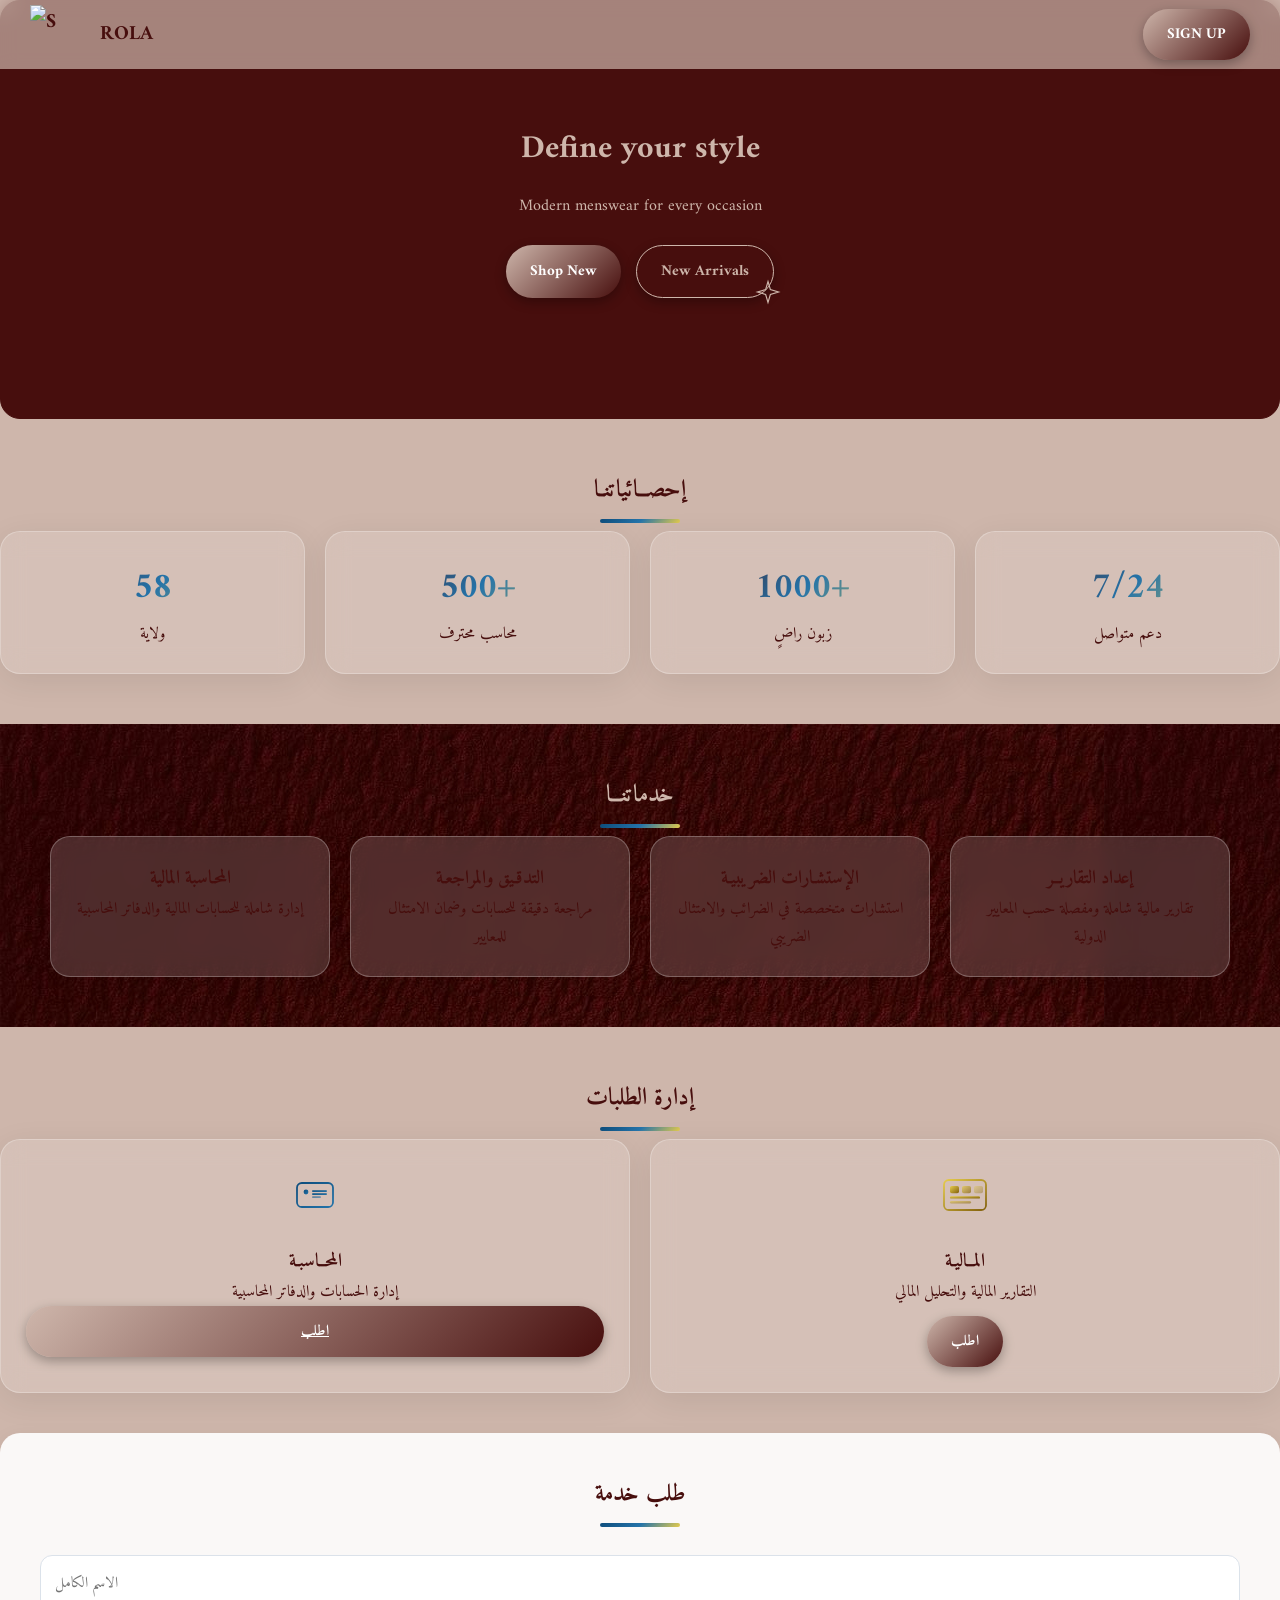
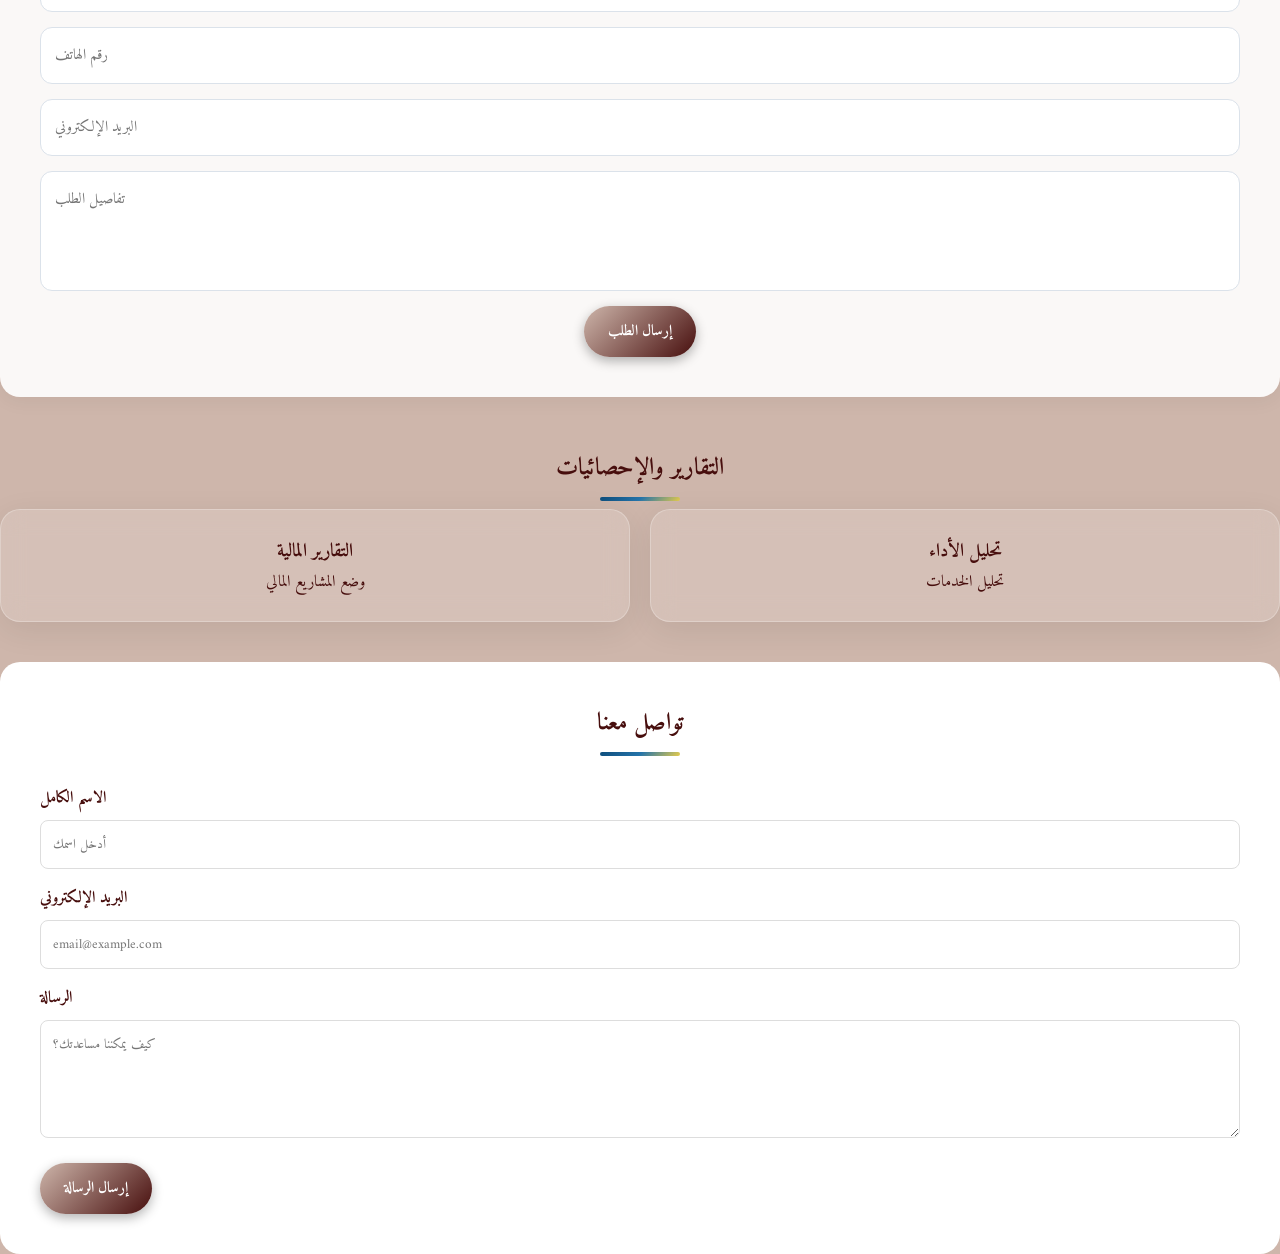
==== index.html @ 411dc79d "Update index.html" ====
<!DOCTYPE html>
<html lang="en" dir="ltr">
<head>
    <meta charset="UTF-8">
    <meta name="viewport" content="width=device-width, initial-scale=1.0">
    <title>ROLA</title>

    <link rel="stylesheet" href="style.css">

    <link href="https://fonts.googleapis.com/css2?family=Amiri&display=swap" rel="stylesheet">
</head>
    
    <body>

  <nav class="top-nav">
   <div class="logo">
    <img src="logo.png.HEIC" alt="S">
    <span>ROLA</span>
   </div>
   <div class="top-nav-right">
    <button class="btn btn-primary">SIGN UP</button>
   </div>
  </nav>


   <section class="hero-section">
      <h1>Define your style</h1>
      <p>Modern menswear for every occasion</p>
       <div style="margin-top:25px; display:flex; gap:15px; justify-content:center;">
  <button class="btn btn-primary">Shop New</button>
  <button class="btn btn-outline">New Arrivals
         <svg class="btn-icon" viewBox="0 0 100 100" fill="none">
        <path d="M50 15 L58 42 L85 50 L58 58 L50 85 L42 58 L15 50 L42 42 Z"
        stroke="#CEB6AB"
        stroke-width="4"/>
    </svg></button>
</div>
   </section> 

      <section id="IS" style="margin-top: 50px;">
    <h2 class="section-title" style="margin-bottom:20px;">إحصــائياتنـا </h2>
   <div class="stats-grid">
      <div class="stat-item"><h2>58</h2><p>ولاية</p></div>
      <div class="stat-item"><h2>500+</h2><p>محاسب محترف</p></div>
      <div class="stat-item"><h2>1000+</h2><p>زبون راضٍ</p></div>
     <div class="stat-item"><h2>7/24</h2><p>دعم متواصل</p></div>
   </div>
      </section>

      <section id="services" style="margin-top: 50px;">
    <h2 class="section-title" style="margin-bottom:20px; color:#CEB6AB;">خدماتنــا</h2>
    <div class="services-grid">
     <div class="service-card"><h3>المحـاسبة المالية</h3><p>إدارة شاملة للحسابات المالية والدفاتر
المحاسبية</p></div>
     <div class="service-card"><h3>التدقـيق والمراجعـة</h3><p>مراجعة دقيقة للحسابات وضمان الامتثال
للمعايير</p></div>
        <div class="service-card"><h3>الإستشـارات الضريبيـة</h3><p>استشارات متخصصة في الضرائب
والامتثال الضريبي</p></div>
        <div class="service-card"><h3>إعداد التقاريــر</h3><p>تقارير مالية شاملة ومفصلة حسب
المعايير الدولية</p></div>
    </div>
   </section>

   <section id="orders" style="margin-top: 50px;">
    <h2 class="section-title" style="margin-bottom:20px;">إدارة الطلبات</h2>
    <div class="services-grid">
     <div class="service-card">
         <svg class="service-icon" viewbox="0 0 100 100"><defs>
         <lineargradient id="accountingGrad" x1="0%" y1="0%" x2="100%" y2="100%">
          <stop offset="0%" style="stop-color:#0E4D7C;stop-opacity:1" />
          <stop offset="100%" style="stop-color:#2473A9;stop-opacity:1" />
         </lineargradient>
        </defs> <rect x="20" y="30" width="60" height="40" rx="8" fill="none" stroke="url(#accountingGrad)" stroke-width="3" /> <circle cx="35" cy="45" r="4" fill="url(#accountingGrad)" /> <rect x="45" y="42" width="25" height="3" rx="1.5" fill="url(#accountingGrad)" /> <rect x="45" y="47" width="25" height="3" rx="1.5" fill="url(#accountingGrad)" /> <rect x="45" y="52" width="15" height="3" rx="1.5" fill="url(#accountingGrad)" opacity="0.6" />
       </svg>
      <h3>المحــاسبـة</h3>
      <p>إدارة الحسابات والدفاتر المحاسبية</p>
       <a href="#order-form" class="btn btn-primary">
  اطلب
</a>
     </div>
     <div class="service-card">
         <svg class="service-icon" viewbox="0 0 100 100"><defs>
         <lineargradient id="financialGrad" x1="0%" y1="0%" x2="100%" y2="100%">
          <stop offset="0%" style="stop-color:#E5CB4C;stop-opacity:1" />
          <stop offset="100%" style="stop-color:#83610D;stop-opacity:1" />
         </lineargradient>
        </defs> <rect x="15" y="25" width="70" height="50" rx="8" fill="none" stroke="url(#financialGrad)" stroke-width="3" /> <rect x="25" y="35" width="15" height="12" rx="3" fill="url(#financialGrad)" /> <rect x="45" y="35" width="15" height="12" rx="3" fill="url(#financialGrad)" opacity="0.7" /> <rect x="65" y="35" width="15" height="12" rx="3" fill="url(#financialGrad)" opacity="0.4" /> <rect x="25" y="52" width="50" height="4" rx="2" fill="url(#financialGrad)" /> <rect x="25" y="60" width="35" height="4" rx="2" fill="url(#financialGrad)" opacity="0.6" />
       </svg>
      <h3>المــاليـة</h3>
      <p>التقارير المالية والتحليل المالي</p>
      <button class="btn btn-primary" style="margin:10px auto 0;">
  اطلب</button>
     </div>
    </div>
     
     <section id="order-form" class="order-form">

  <h2 class="section-title">طلب خدمة</h2>

  <form class="simple-form">

    <input type="text" placeholder="الاسم الكامل">

    <input type="tel" placeholder="رقم الهاتف">

    <input type="email" placeholder="البريد الإلكتروني">

    <textarea placeholder="تفاصيل الطلب"></textarea>

    <button class="btn btn-primary">
      إرسال الطلب
    </button>

  </form>

</section>
   </section>

   <section id="reports" style="margin-top: 50px;">
    <h2 class="section-title" style="margin-bottom:20px;">التقارير والإحصائيات</h2>
    <div class="services-grid">
     <div class="service-card"><h3>التقارير المالية</h3><p>وضع المشاريع المالي</p></div>
     <div class="service-card"><h3>تحليل الأداء</h3><p>تحليل الخدمات</p></div>
    </div>
   </section>

   <section id="contact" class="contact-section">
     <h2 class="section-title">تواصل معنا</h2>
     <form style="margin-top: 20px;">
      <div class="form-group"><label>الاسم الكامل</label><input type="text" placeholder="أدخل اسمك"></div>
      <div class="form-group"><label>البريد الإلكتروني</label><input type="email" placeholder="email@example.com"></div>
      <div class="form-group"><label>الرسالة</label><textarea rows="4" placeholder="كيف يمكننا مساعدتك؟"></textarea></div>
      <button type="submit" class="btn btn-primary">إرسال الرسالة</button>
     </form>
   </section>

</body>
</html>
---- style.css ----
:root {
            --primary: #470E0D; 
            --gold: #B3953F;    
            --white: #ffffff;
            --bg: #CEB6AB;
          --soft-blue: #677488;
          
        }

        * { margin: 0; padding: 0; box-sizing: border-box; font-family: 'Amiri', serif; }
        body { background-color: var(--bg); color: var(--primary); }

        /* Navigation */
        .top-nav {
            position: fixed; top: 0; width: 100%; height: 70px; background: rgba(206, 182, 171,0.7);
 backdrop-filter: blur(10px);
            display: flex; align-items: center; justify-content: space-between;
            padding: 0 30px; z-index: 1000; border-bottom: 1px solid var(--primary);
        }
        .logo { display: flex; align-items: center; gap: 10px; font-weight: bold; font-size: 20px; }
        .logo img { width: 60px; height: 60px; object-fit: contain; }

        /* Hero Section */
        .hero-section {
            background: #470E0D;
            color: white; padding: 120px 40px; border-radius: 20px; border: 1px solid var(--primary); text-align: center; margin-bottom: 40px;
        }
        .hero-section h1 { font-size: 32px; margin-bottom: 15px; font-weight: bold; background:linear-gradient(135deg,#CEB6AB,#CEB6AB,#CEB6AB);
-webkit-background-clip: text;
-webkit-text-fill-color: transparent; }
    
    .hero-section p {
 color: var(--bg);
}

        /* Shared Grid Style */
        .services-grid, .stats-grid {
            display: grid; grid-template-columns: repeat(auto-fit, minmax(250px, 1fr)); gap: 20px;
        }
        .service-card,
.stat-item{
    background: rgba(255,255,255,0.15);

    backdrop-filter: blur(12px);
    -webkit-backdrop-filter: blur(12px);

    border: 1px solid rgba(255,255,255,0.25);

    padding: 25px;
    border-radius: 20px;

    text-align: center;

    box-shadow: 0 8px 32px rgba(0,0,0,0.08);

    transition: all 0.3s ease;
}
    
    .stat-item h2 {
  font-size: 36px;
  font-weight: bold;
  background:linear-gradient(135deg,#470E0D,#2473A9,#E5CB4C);
  -webkit-background-clip: text;
  -webkit-text-fill-color: transparent;
}
        .service-card{
  transition:0.3s;
  will-change:transform;
                    position: relative;
                    overflow: hidden;
}

.service-card:hover,
.stat-item:hover{
    transform: translateY(-8px);

    background: rgba(255,255,255,0.22);

    box-shadow: 0 20px 40px rgba(0,0,0,0.12);
}

.service-card::before{
    content:'';
    position:absolute;

    top:0;
    left:-100%;

    width:50%;
    height:100%;

    background: linear-gradient(
        90deg,
        transparent,
        rgba(255,255,255,0.2),
        transparent
    );
}

#services{
    background-image: url("download (3).jpg");
    padding: 50px;
}

        /* Forms */
        .contact-section { background: white; padding: 40px; border-radius: 20px; margin-top: 40px; }
        .form-group { margin-bottom: 15px; }
        .form-group label { display: block; margin-bottom: 8px; font-weight: bold; }
        .form-group input, .form-group textarea, .form-group select {
            width: 100%; padding: 12px; border: 1px solid #ddd; border-radius: 8px;
        }

        .btn {
    display: flex;
    align-items: center;
    justify-content: center;
    gap: 10px;

    padding: 12px 24px;
    border: none;
    border-radius: 50px;

    background: linear-gradient(135deg, #CEB6AB 0%, #CEB6AB 100%);
    color: white;

    font-size: 15px;
    font-weight: 600;
    cursor: pointer;

    transition: all 0.3s ease;
    box-shadow: 0 4px 12px rgba(0, 0, 0, 0.3);
}

.btn:hover {
    transform: translateY(-2px);
    box-shadow: 0 8px 20px rgba(0, 0, 0, 0.4);
}

.btn-primary {
    background: linear-gradient(135deg, #CEB6AB 0%, #470E0D 100%);
}

.btn-primary:hover {
    background: linear-gradient(135deg, #470E0D 0%, #CEB6AB 100%);
}

        @media (max-width: 768px) {
            .sidebar { transform: translateX(100%); }
            .main-content { margin-right: 0; }
        }

      .service-icon{ width: 60px; height: 60px; margin-bottom: 10px; }

      .btn-outline{
  background:transparent;
  border:1px solid #CEB6AB;
  color:#CEB6AB;
}

.btn-outline:hover{
  background:#CEB6AB;
  color: #470E0D;
}
    
    .section-title{
  position:relative;
  text-align:center;
  font-weight:800;
  margin-bottom:40px;
}

.section-title::after{
  content:'';
  width:80px;
  height:4px;
  border-radius:999px;
  background:linear-gradient(135deg,#0E4D7C,#2473A9,#E5CB4C);
  position:absolute;
  bottom:-12px;
  left:50%;
  transform:translateX(-50%);
}

.order-form{
  background:rgba(255,255,255,.9);
  padding:40px;
  border-radius:20px;
  margin-top:40px;
  box-shadow:0 4px 20px rgba(0,0,0,.05);
}

.simple-form{
  display:flex;
  flex-direction:column;
  gap:15px;
}

.simple-form input,
.simple-form textarea{
  padding:14px;
  border:1px solid #dbe2ea;
  border-radius:12px;
  font-size:15px;
}

.simple-form textarea{
  min-height:120px;
  resize:none;
}

.simple-form .btn{
  margin:auto;
}

.btn{
    position:relative;
}

.btn-icon{
    position:absolute;

    bottom:-10px;
    right:-10px;

    width:30px;
    height:30px;
}
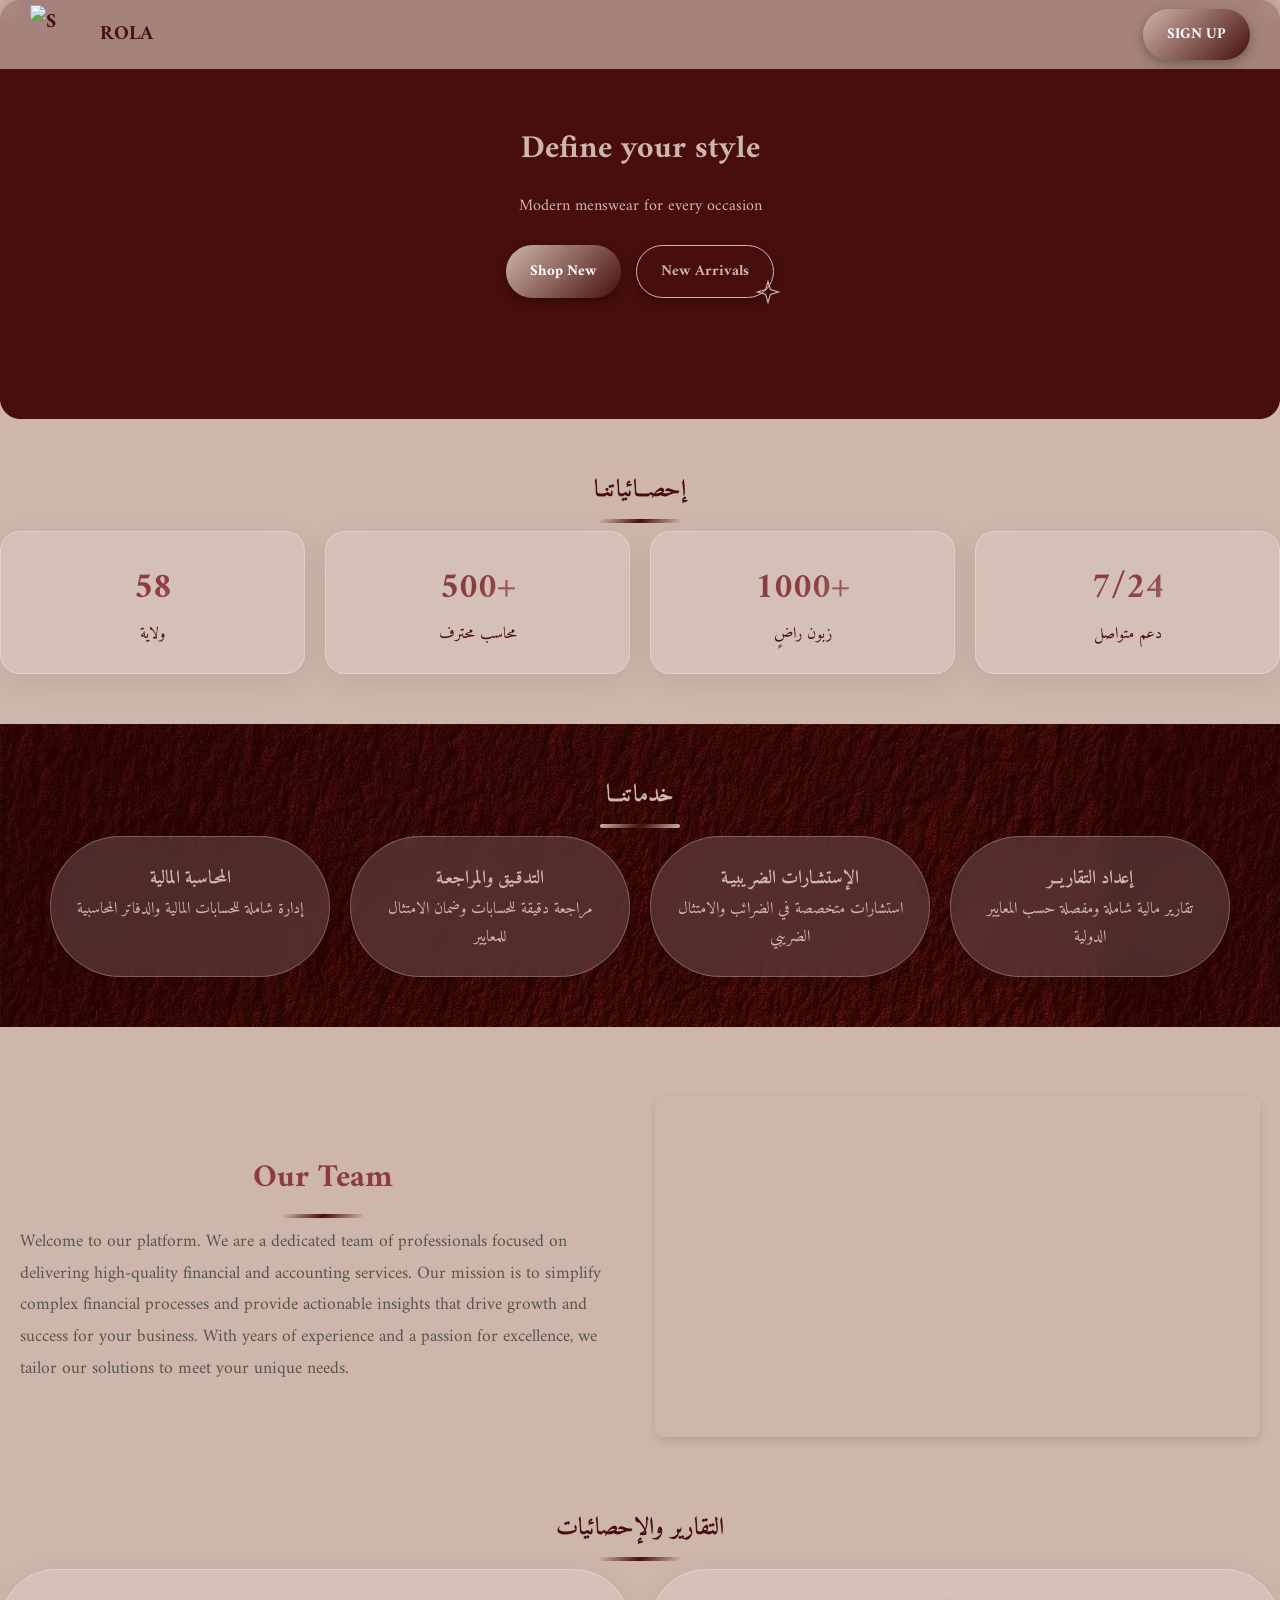
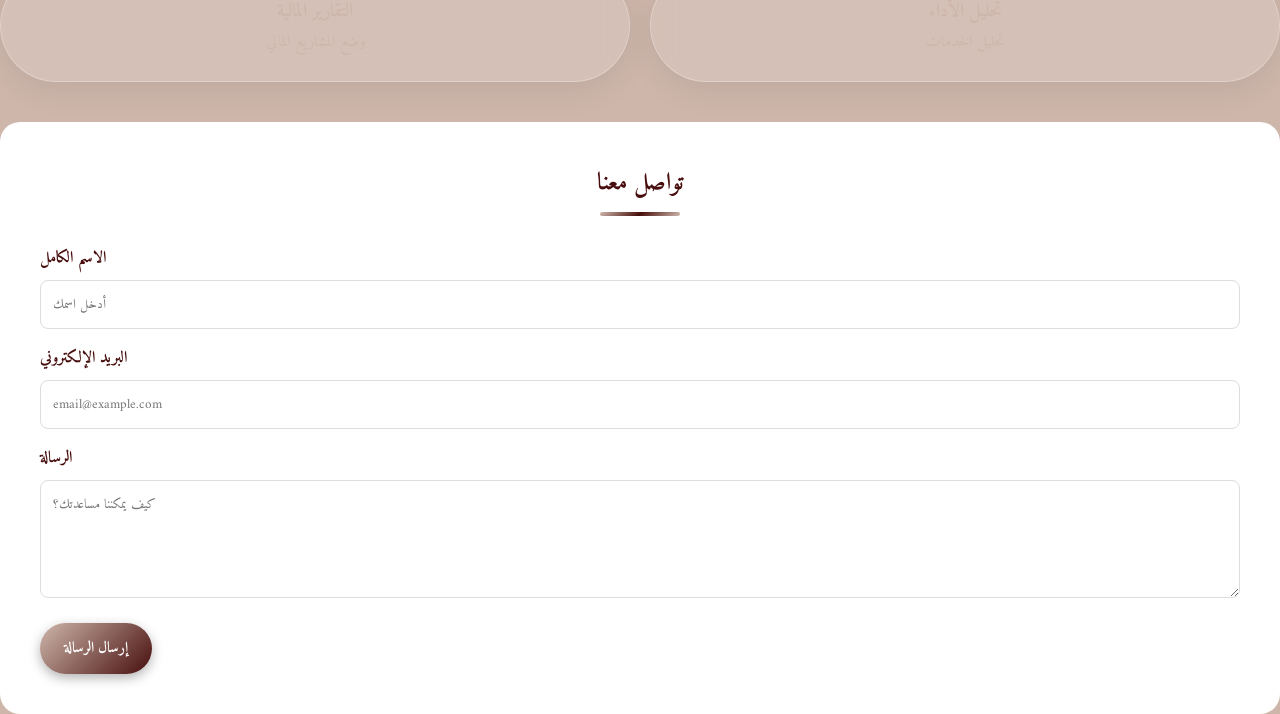
==== commit ca514dfd: "Update index.html" ====
--- a/index.html
+++ b/index.html
@@ -61,61 +61,33 @@
     </div>
    </section>
 
-   <section id="orders" style="margin-top: 50px;">
-    <h2 class="section-title" style="margin-bottom:20px;">إدارة الطلبات</h2>
-    <div class="services-grid">
-     <div class="service-card">
-         <svg class="service-icon" viewbox="0 0 100 100"><defs>
-         <lineargradient id="accountingGrad" x1="0%" y1="0%" x2="100%" y2="100%">
-          <stop offset="0%" style="stop-color:#0E4D7C;stop-opacity:1" />
-          <stop offset="100%" style="stop-color:#2473A9;stop-opacity:1" />
-         </lineargradient>
-        </defs> <rect x="20" y="30" width="60" height="40" rx="8" fill="none" stroke="url(#accountingGrad)" stroke-width="3" /> <circle cx="35" cy="45" r="4" fill="url(#accountingGrad)" /> <rect x="45" y="42" width="25" height="3" rx="1.5" fill="url(#accountingGrad)" /> <rect x="45" y="47" width="25" height="3" rx="1.5" fill="url(#accountingGrad)" /> <rect x="45" y="52" width="15" height="3" rx="1.5" fill="url(#accountingGrad)" opacity="0.6" />
-       </svg>
-      <h3>المحــاسبـة</h3>
-      <p>إدارة الحسابات والدفاتر المحاسبية</p>
-       <a href="#order-form" class="btn btn-primary">
-  اطلب
-</a>
-     </div>
-     <div class="service-card">
-         <svg class="service-icon" viewbox="0 0 100 100"><defs>
-         <lineargradient id="financialGrad" x1="0%" y1="0%" x2="100%" y2="100%">
-          <stop offset="0%" style="stop-color:#E5CB4C;stop-opacity:1" />
-          <stop offset="100%" style="stop-color:#83610D;stop-opacity:1" />
-         </lineargradient>
-        </defs> <rect x="15" y="25" width="70" height="50" rx="8" fill="none" stroke="url(#financialGrad)" stroke-width="3" /> <rect x="25" y="35" width="15" height="12" rx="3" fill="url(#financialGrad)" /> <rect x="45" y="35" width="15" height="12" rx="3" fill="url(#financialGrad)" opacity="0.7" /> <rect x="65" y="35" width="15" height="12" rx="3" fill="url(#financialGrad)" opacity="0.4" /> <rect x="25" y="52" width="50" height="4" rx="2" fill="url(#financialGrad)" /> <rect x="25" y="60" width="35" height="4" rx="2" fill="url(#financialGrad)" opacity="0.6" />
-       </svg>
-      <h3>المــاليـة</h3>
-      <p>التقارير المالية والتحليل المالي</p>
-      <button class="btn btn-primary" style="margin:10px auto 0;">
-  اطلب</button>
-     </div>
+   <section id="orders" style="margin-top: 50px; padding: 20px;">
+  <div class="about-team-container" style="display: flex; flex-wrap: wrap; gap: 30px; align-items: center; direction: ltr; text-align: left;">
+    
+    <div class="team-info" style="flex: 1; min-width: 300px;">
+      <h2 class="section-title" style="margin-bottom: 20px; font-size: 2rem; color: #8B3C41;">
+        Our Team
+      </h2>
+      <p class="team-description" style="line-height: 1.8; color: #555; font-size: 1.1rem;">
+        Welcome to our platform. We are a dedicated team of professionals focused on delivering high-quality financial and accounting services. Our mission is to simplify complex financial processes and provide actionable insights that drive growth and success for your business. With years of experience and a passion for excellence, we tailor our solutions to meet your unique needs.
+      </p>
     </div>
-     
-     <section id="order-form" class="order-form">
 
-  <h2 class="section-title">طلب خدمة</h2>
+    <div class="team-video" style="flex: 1; min-width: 300px;">
+      <div style="position: relative; padding-bottom: 56.25%; height: 0; overflow: hidden; border-radius: 8px; box-shadow: 0 4px 10px rgba(0,0,0,0.1);">
+        <iframe 
+          style="position: absolute; top: 0; left: 0; width: 100%; height: 100%; border: 0;" 
+          src="https://www.youtube.com/watch?v=fcnDmrtj6Sk&list=RDfcnDmrtj6Sk&start_radio=1" 
+          title="Team Introduction Video" 
+          allow="accelerometer; autoplay; clipboard-write; encrypted-media; gyroscope; picture-in-picture" 
+          allowfullscreen>
+        </iframe>
+      </div>
+    </div>
 
-  <form class="simple-form">
-
-    <input type="text" placeholder="الاسم الكامل">
-
-    <input type="tel" placeholder="رقم الهاتف">
-
-    <input type="email" placeholder="البريد الإلكتروني">
-
-    <textarea placeholder="تفاصيل الطلب"></textarea>
-
-    <button class="btn btn-primary">
-      إرسال الطلب
-    </button>
-
-  </form>
-
+  </div>
 </section>
-   </section>
-
+        
    <section id="reports" style="margin-top: 50px;">
     <h2 class="section-title" style="margin-bottom:20px;">التقارير والإحصائيات</h2>
     <div class="services-grid">
--- a/style.css
+++ b/style.css
@@ -59,7 +59,7 @@
     .stat-item h2 {
   font-size: 36px;
   font-weight: bold;
-  background:linear-gradient(135deg,#470E0D,#2473A9,#E5CB4C);
+  background:linear-gradient(135deg,#8B3C41,#8B3C41,#CEB6AB);
   -webkit-background-clip: text;
   -webkit-text-fill-color: transparent;
 }
@@ -68,6 +68,16 @@
   will-change:transform;
                     position: relative;
                     overflow: hidden;
+                    min-height:90px;
+    border-radius:180px 180px 180px 180px;
+}
+
+.service-card h3{
+    color:#CEB6AB;
+}
+
+.service-card p{
+    color:#CEB6AB;
 }
 
 .service-card:hover,
@@ -174,7 +184,7 @@
   width:80px;
   height:4px;
   border-radius:999px;
-  background:linear-gradient(135deg,#0E4D7C,#2473A9,#E5CB4C);
+  background:linear-gradient(135deg,#CEB6AB,#470E0D,#CEB6AB);
   position:absolute;
   bottom:-12px;
   left:50%;
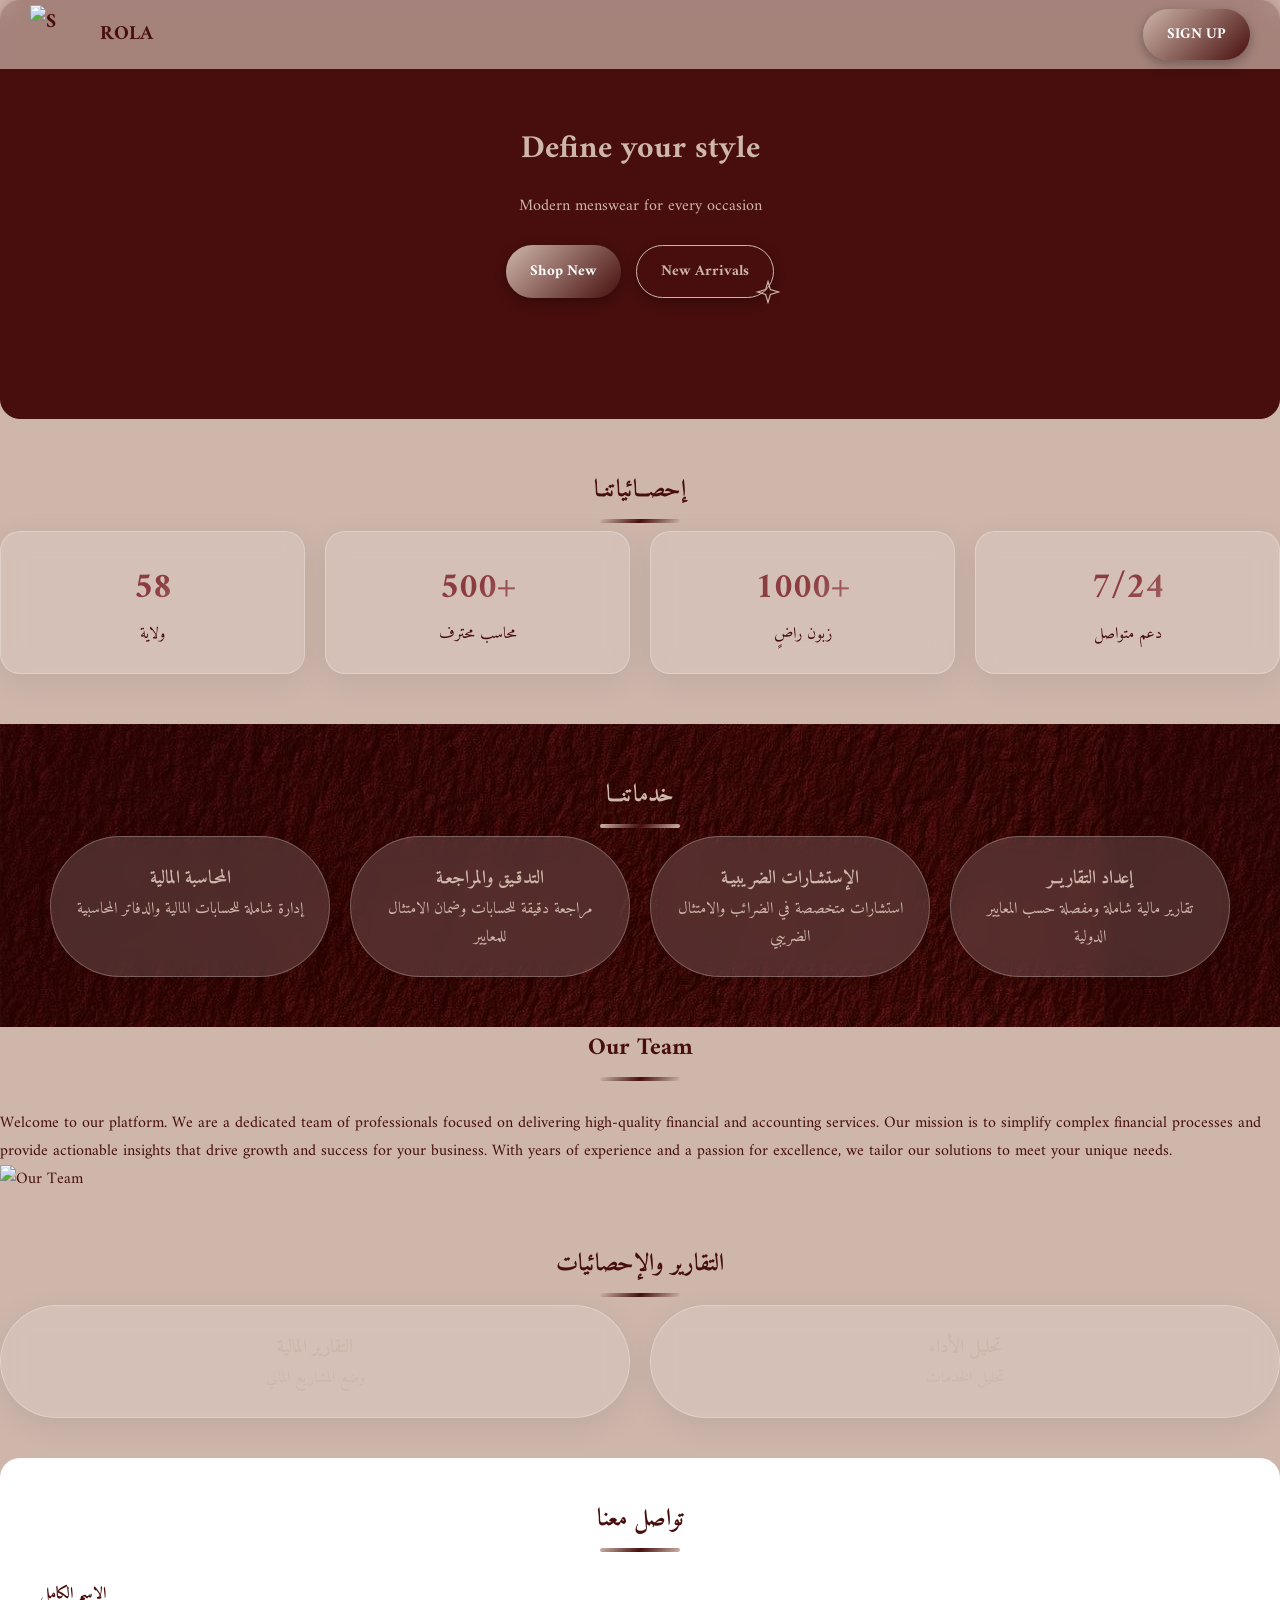
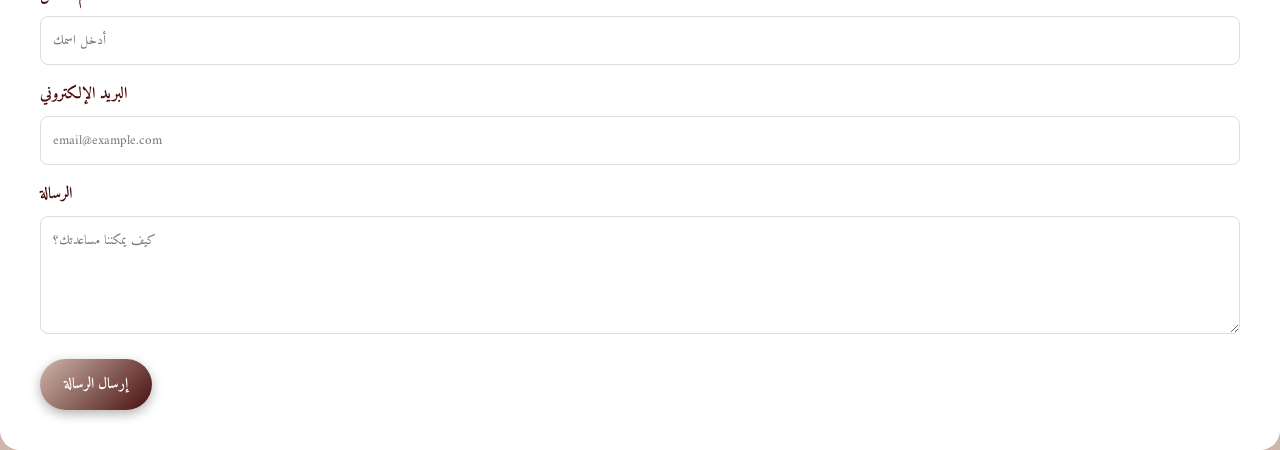
==== commit d8bfe2a5: "Update index.html" ====
--- a/index.html
+++ b/index.html
@@ -61,27 +61,19 @@
     </div>
    </section>
 
-   <section id="orders" style="margin-top: 50px; padding: 20px;">
-  <div class="about-team-container" style="display: flex; flex-wrap: wrap; gap: 30px; align-items: center; direction: ltr; text-align: left;">
+   <section id="orders" class="team-section">
+  <div class="about-team-container">
     
-    <div class="team-info" style="flex: 1; min-width: 300px;">
-      <h2 class="section-title" style="margin-bottom: 20px; font-size: 2rem; color: #8B3C41;">
-        Our Team
-      </h2>
-      <p class="team-description" style="line-height: 1.8; color: #555; font-size: 1.1rem;">
+    <div class="team-info">
+      <h2 class="section-title">Our Team</h2>
+      <p class="team-description">
         Welcome to our platform. We are a dedicated team of professionals focused on delivering high-quality financial and accounting services. Our mission is to simplify complex financial processes and provide actionable insights that drive growth and success for your business. With years of experience and a passion for excellence, we tailor our solutions to meet your unique needs.
       </p>
     </div>
 
-    <div class="team-video" style="flex: 1; min-width: 300px;">
-      <div style="position: relative; padding-bottom: 56.25%; height: 0; overflow: hidden; border-radius: 8px; box-shadow: 0 4px 10px rgba(0,0,0,0.1);">
-        <iframe 
-          style="position: absolute; top: 0; left: 0; width: 100%; height: 100%; border: 0;" 
-          src="https://www.youtube.com/watch?v=fcnDmrtj6Sk&list=RDfcnDmrtj6Sk&start_radio=1" 
-          title="Team Introduction Video" 
-          allow="accelerometer; autoplay; clipboard-write; encrypted-media; gyroscope; picture-in-picture" 
-          allowfullscreen>
-        </iframe>
+    <div class="team-image-container">
+      <div class="image-wrapper">
+        <img src="رابط_الصورة_هنا.jpg" alt="Our Team">
       </div>
     </div>
 
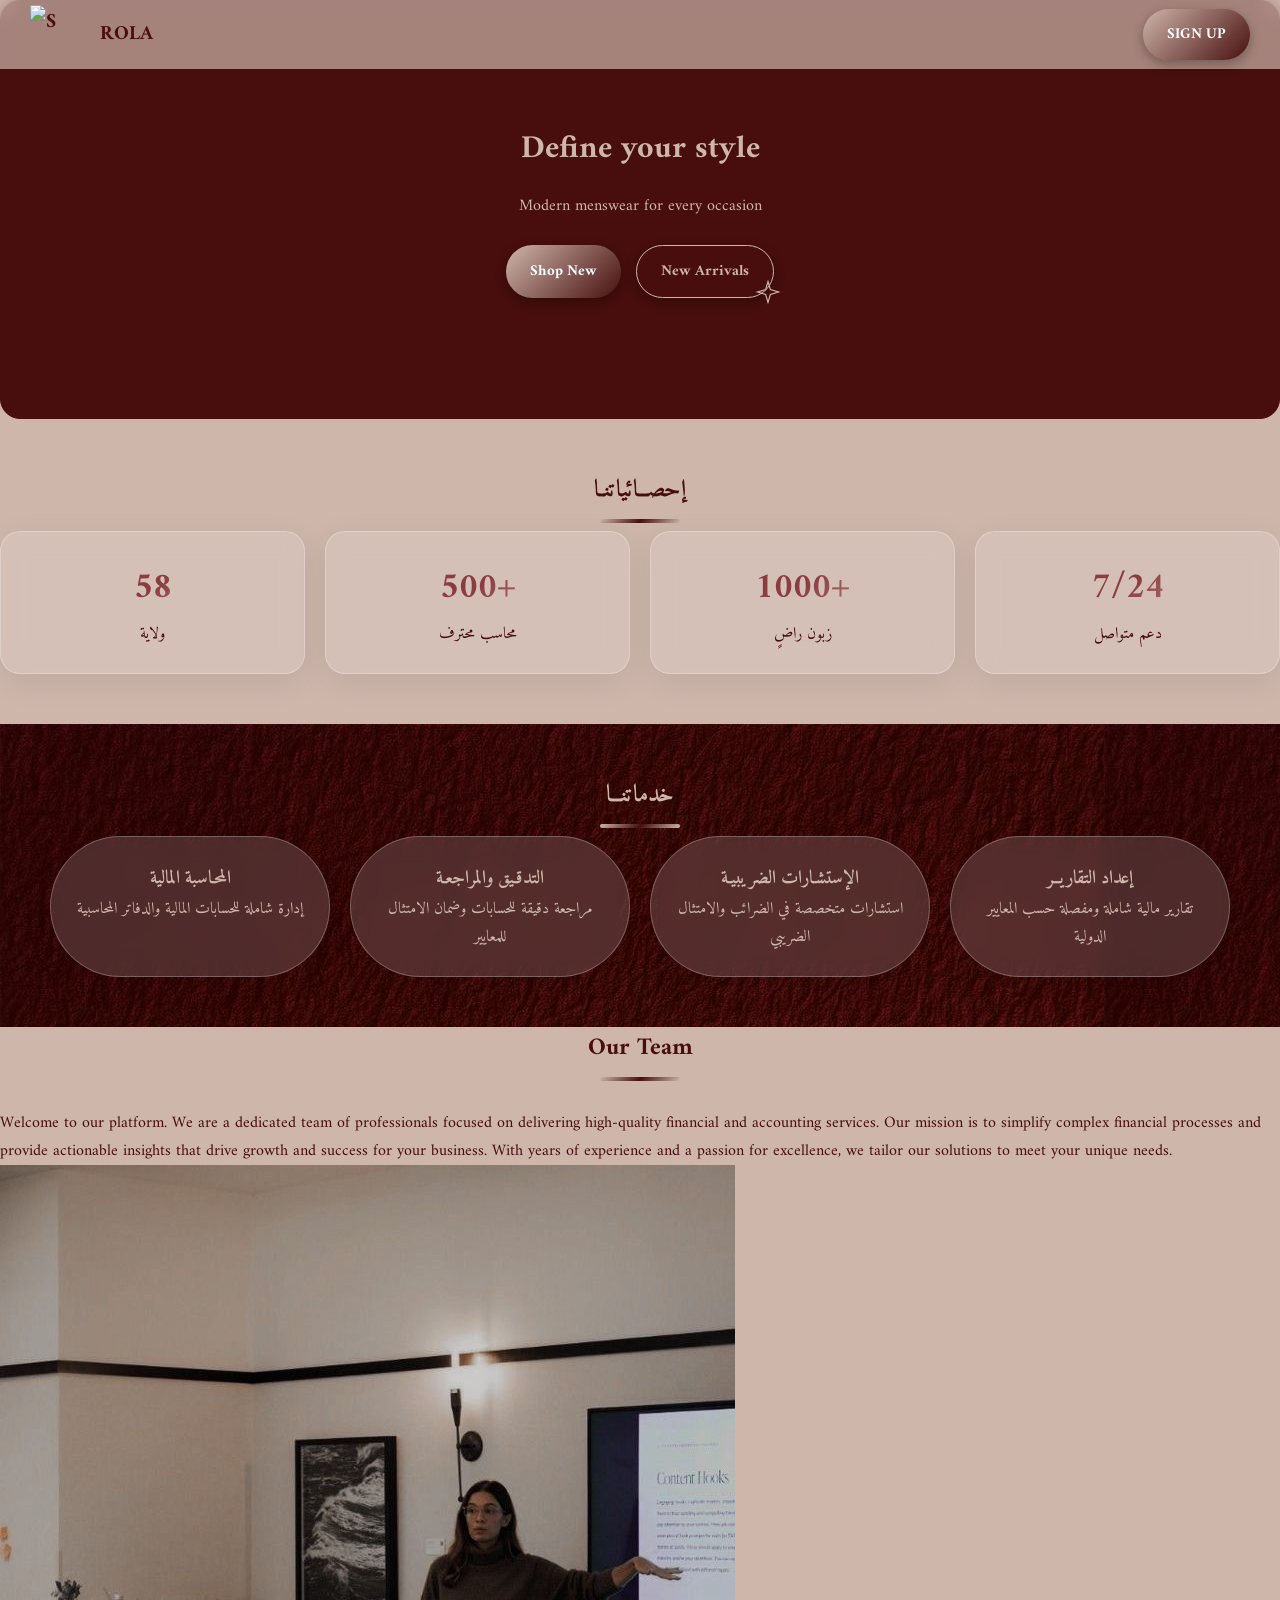
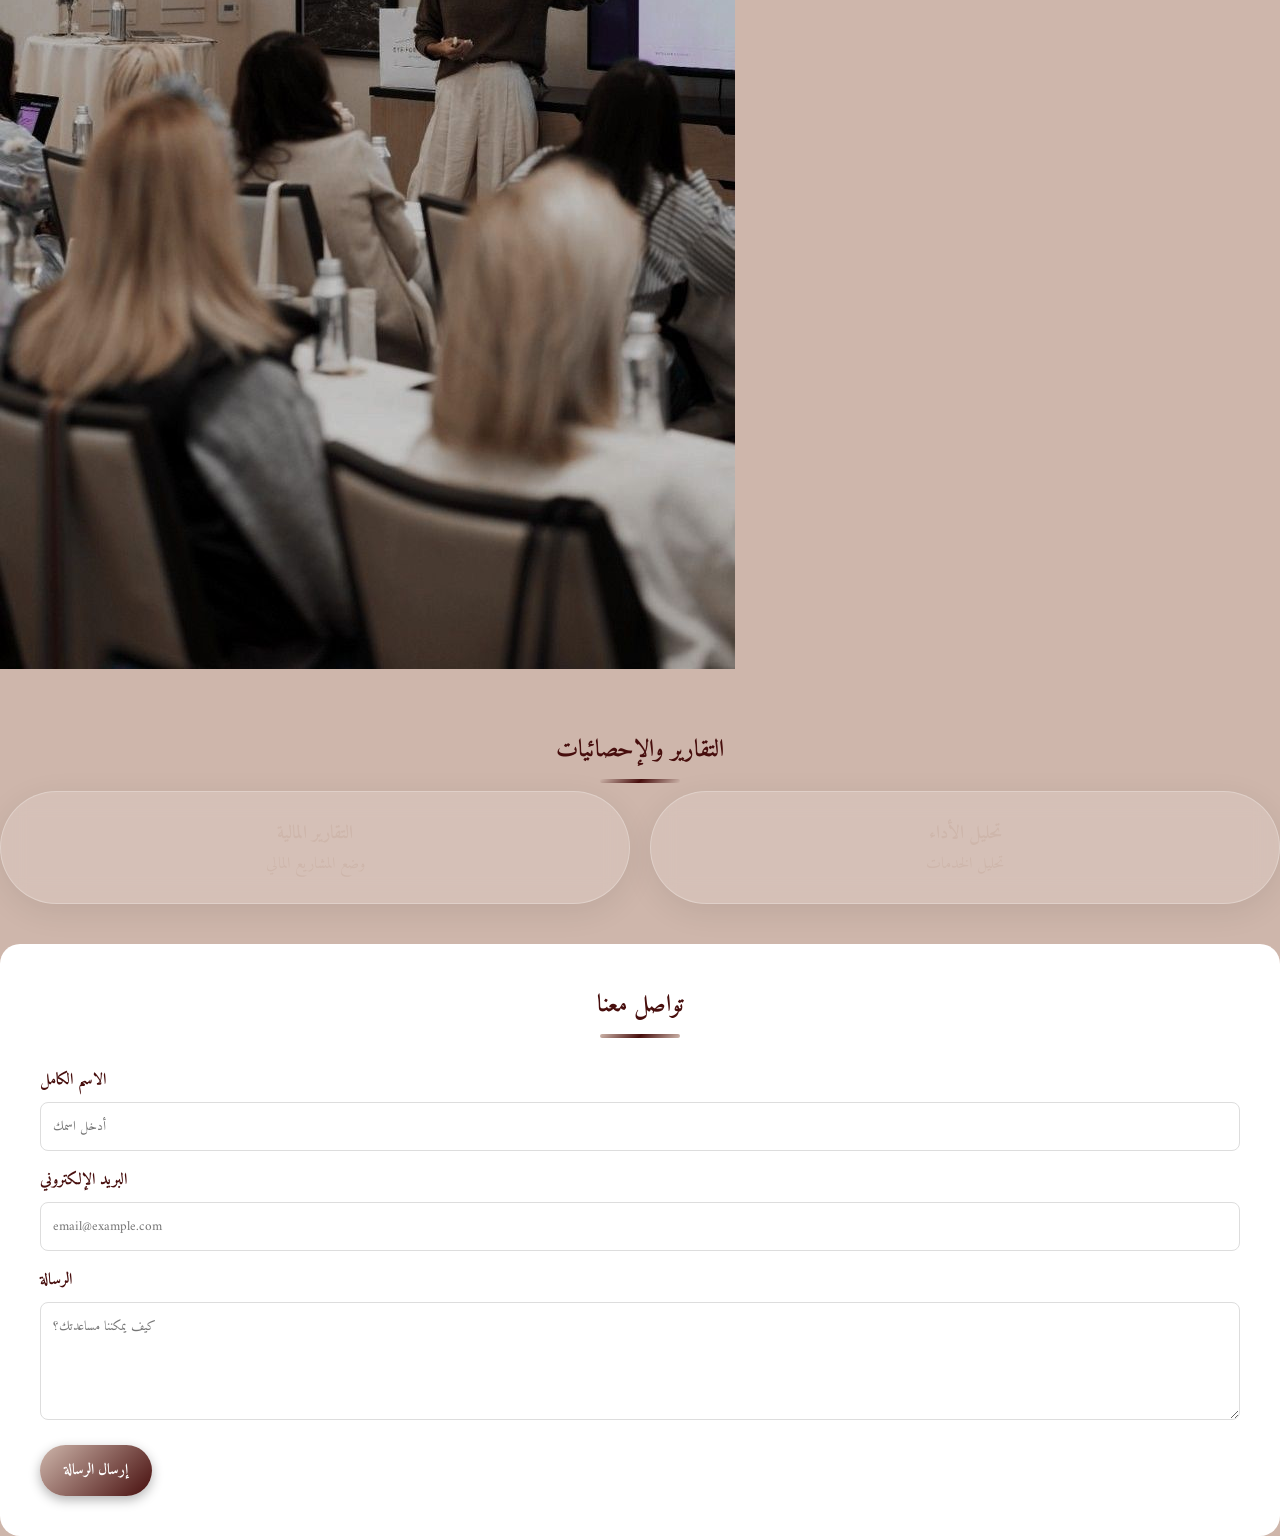
==== commit b2653fab: "Update index.html" ====
--- a/index.html
+++ b/index.html
@@ -73,7 +73,7 @@
 
     <div class="team-image-container">
       <div class="image-wrapper">
-        <img src="رابط_الصورة_هنا.jpg" alt="Our Team">
+        <img src="download (5).jpg" alt="Our Team">
       </div>
     </div>
 
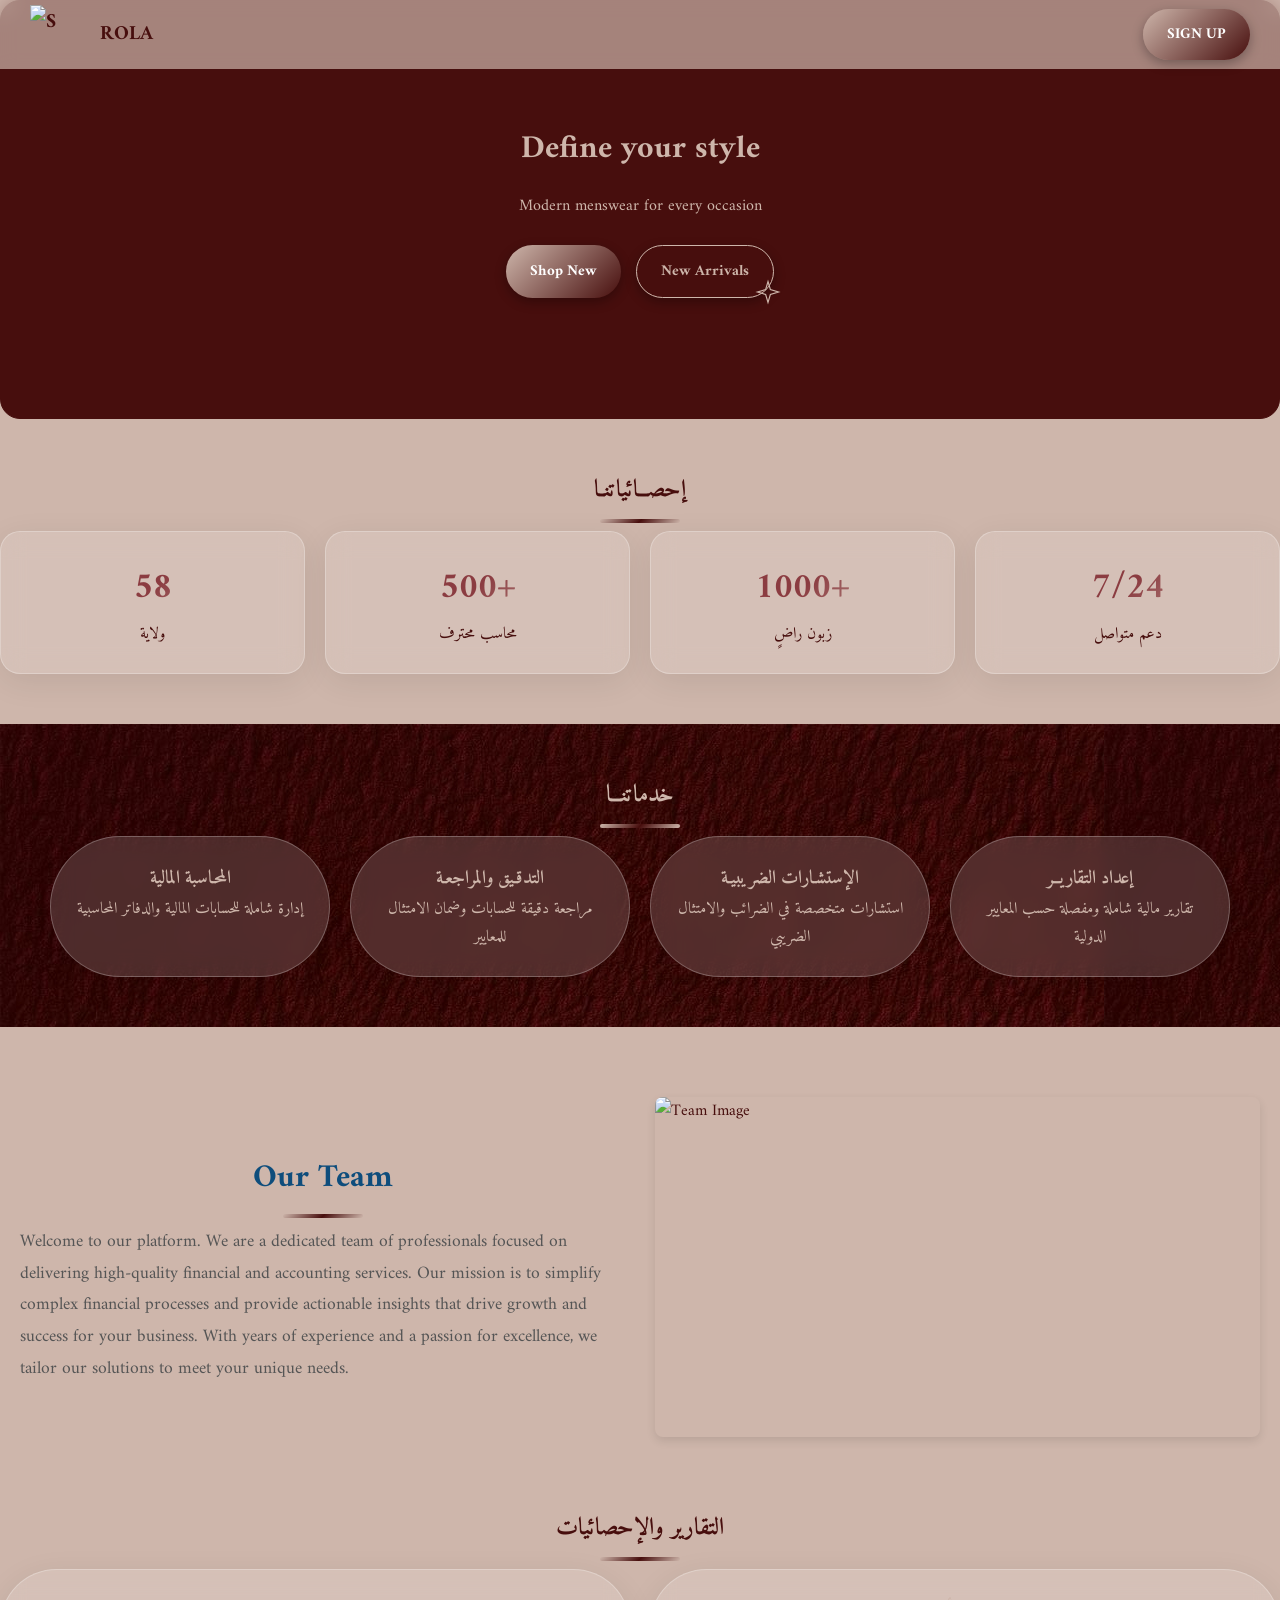
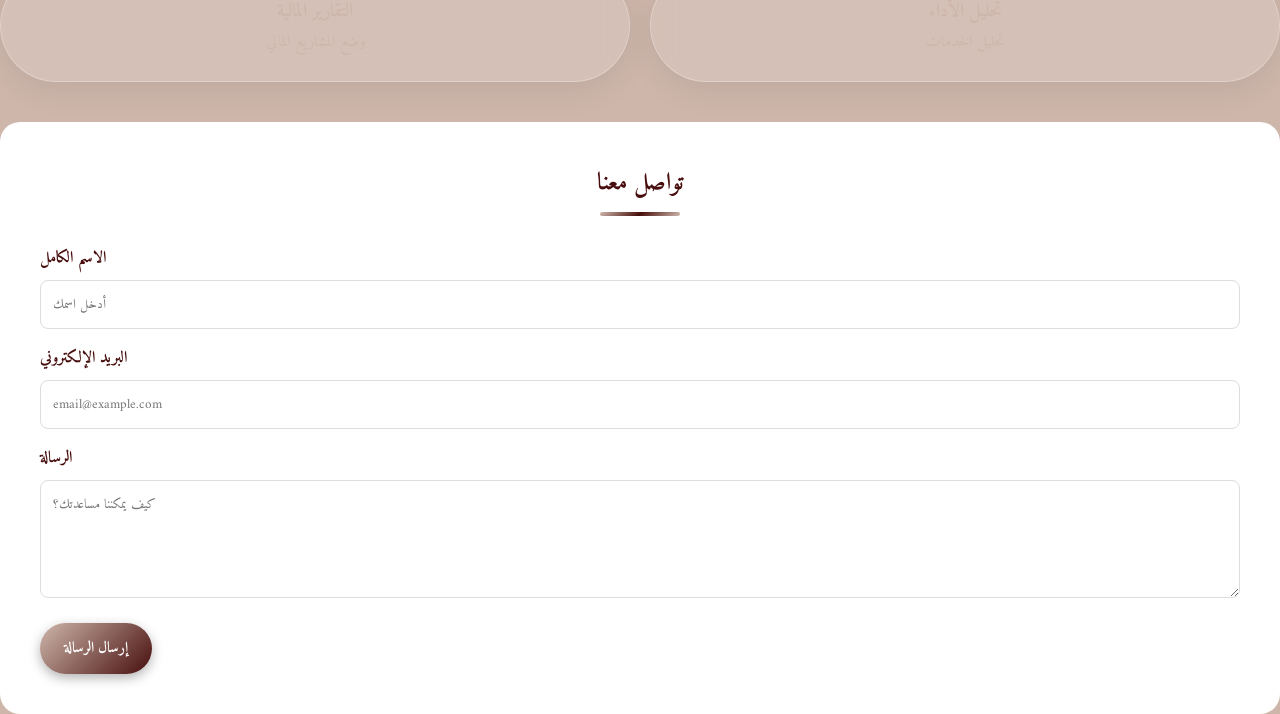
==== commit f57a9cd2: "Update index.html" ====
--- a/index.html
+++ b/index.html
@@ -61,23 +61,27 @@
     </div>
    </section>
 
-   <section id="orders" class="team-section">
-  <div class="about-team-container">
+   <section id="orders" style="margin-top: 50px; padding: 20px;">
+  <div class="about-team-container" style="display: flex; flex-wrap: wrap; gap: 30px; align-items: center; direction: ltr; text-align: left;">
     
-    <div class="team-info">
-      <h2 class="section-title">Our Team</h2>
-      <p class="team-description">
+    <div class="team-info" style="flex: 1; min-width: 300px;">
+      <h2 class="section-title" style="margin-bottom: 20px; font-size: 2rem; color: #0E4D7C;">
+        Our Team
+      </h2>
+      <p class="team-description" style="line-height: 1.8; color: #555; font-size: 1.1rem;">
         Welcome to our platform. We are a dedicated team of professionals focused on delivering high-quality financial and accounting services. Our mission is to simplify complex financial processes and provide actionable insights that drive growth and success for your business. With years of experience and a passion for excellence, we tailor our solutions to meet your unique needs.
       </p>
     </div>
 
-    <div class="team-image-container">
-      <div class="image-wrapper">
-        <img src="download (5).jpg" alt="Our Team">
-      </div>
-    </div>
-
+    <div class="team-image" style="flex: 1; min-width: 300px;">
+  <div style="position: relative; padding-bottom: 56.25%; height: 0; overflow: hidden; border-radius: 8px; box-shadow: 0 4px 10px rgba(0,0,0,0.1);">
+    <img 
+      src="رابط_الصورة_هنا.jpg" 
+      alt="Team Image" 
+      style="position: absolute; top: 0; left: 0; width: 100%; height: 100%; object-fit: cover;"
+    >
   </div>
+</div>
 </section>
         
    <section id="reports" style="margin-top: 50px;">
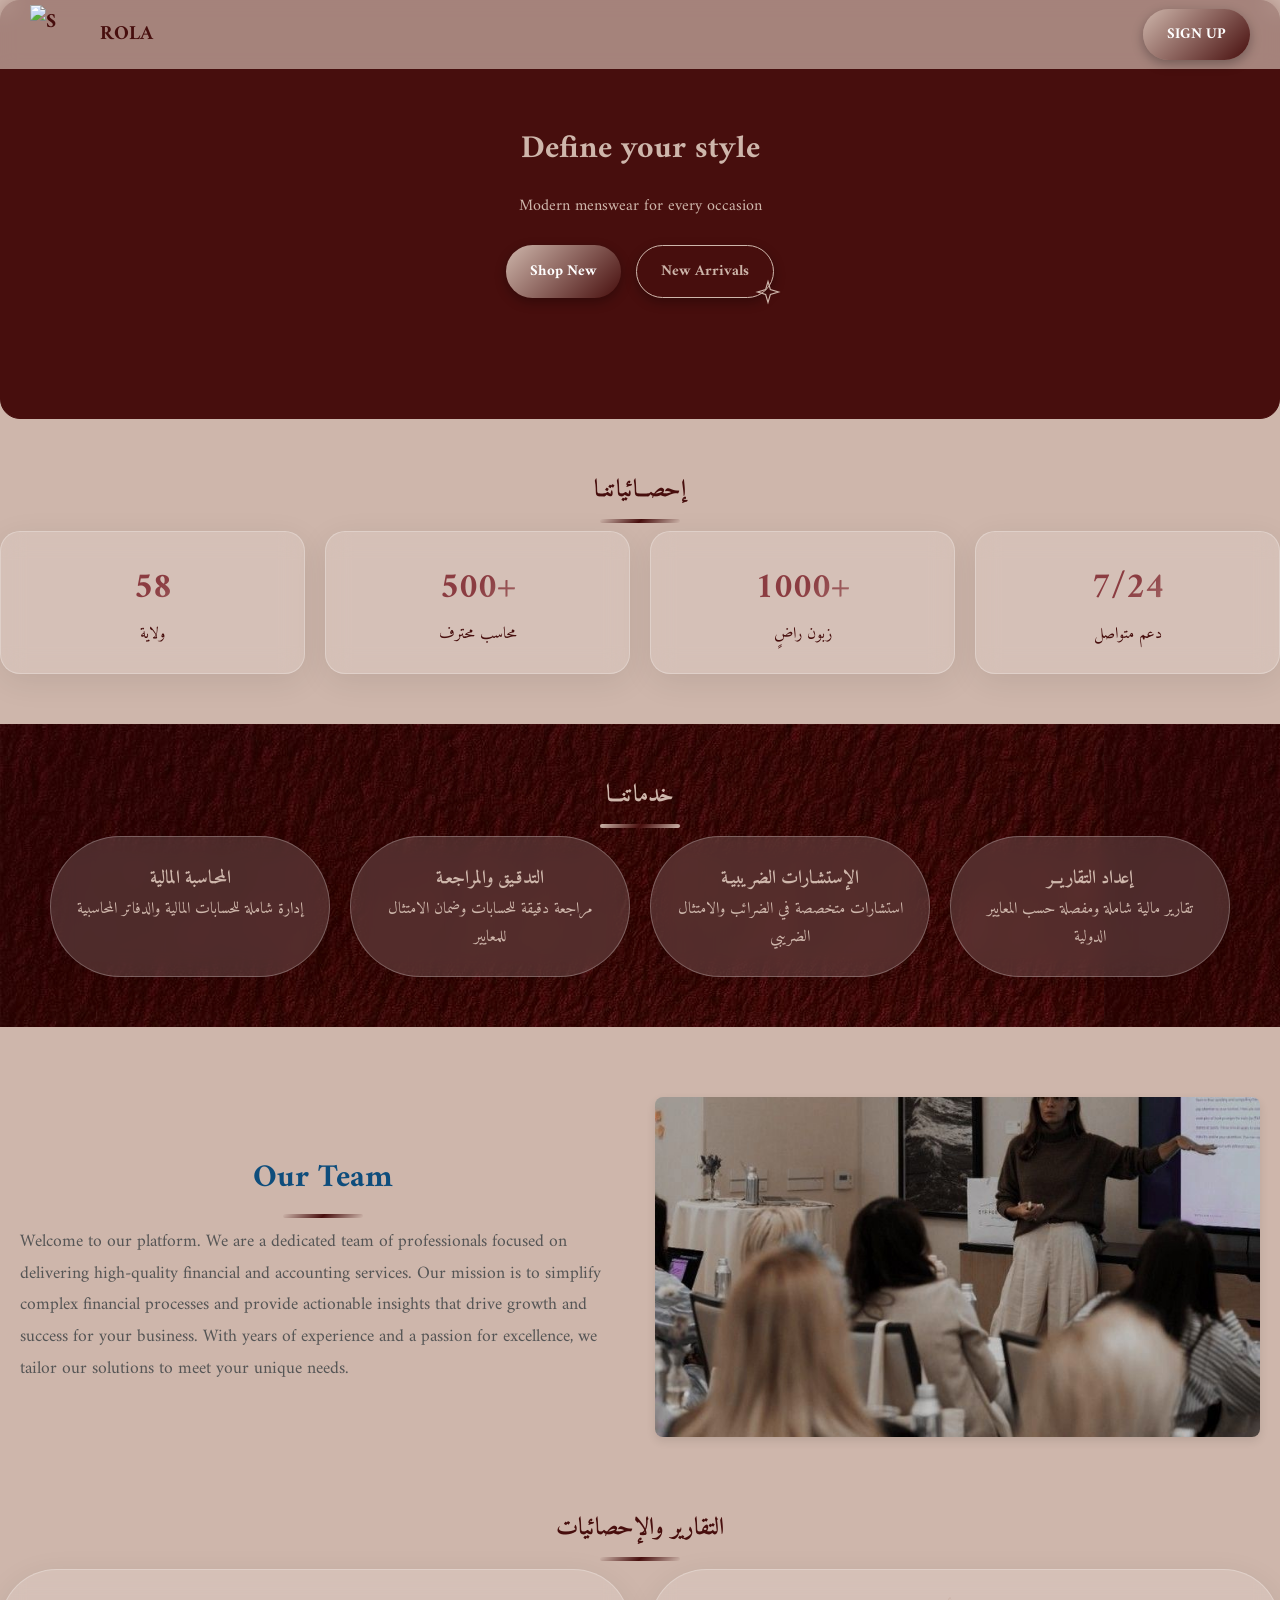
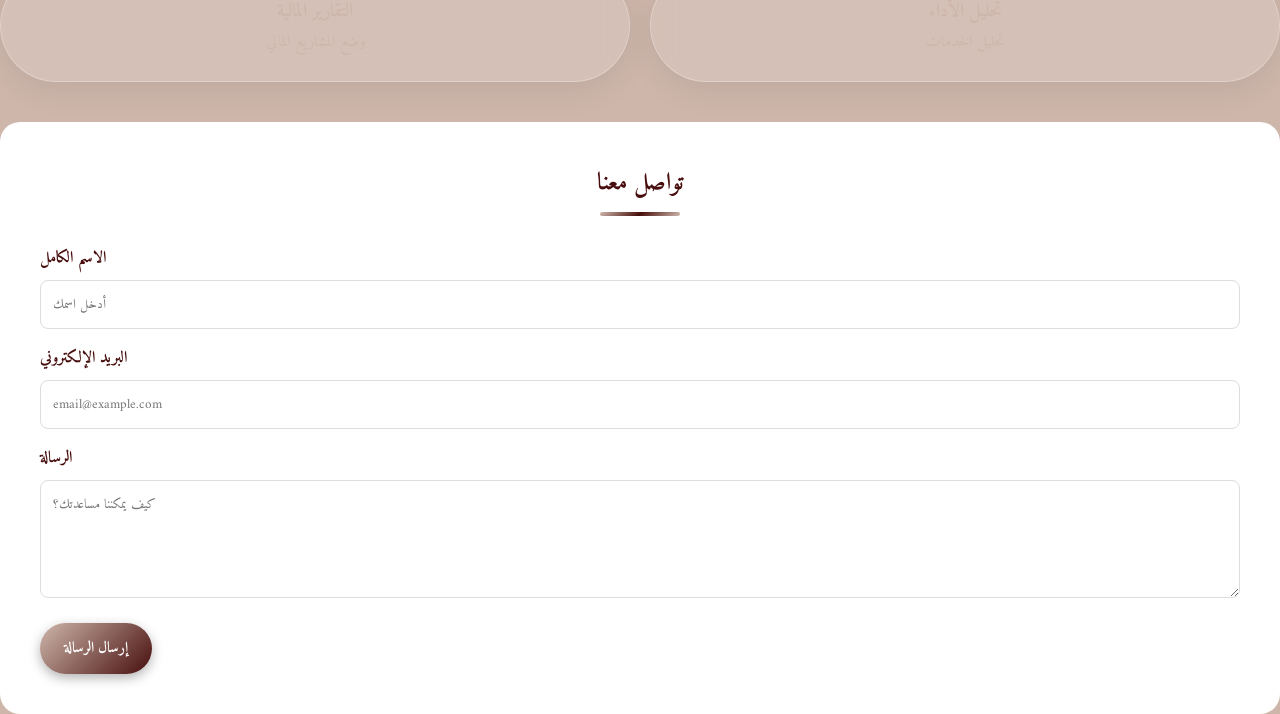
==== commit 8c24a134: "Update index.html" ====
--- a/index.html
+++ b/index.html
@@ -76,7 +76,7 @@
     <div class="team-image" style="flex: 1; min-width: 300px;">
   <div style="position: relative; padding-bottom: 56.25%; height: 0; overflow: hidden; border-radius: 8px; box-shadow: 0 4px 10px rgba(0,0,0,0.1);">
     <img 
-      src="رابط_الصورة_هنا.jpg" 
+      src="download (5).jpg" 
       alt="Team Image" 
       style="position: absolute; top: 0; left: 0; width: 100%; height: 100%; object-fit: cover;"
     >
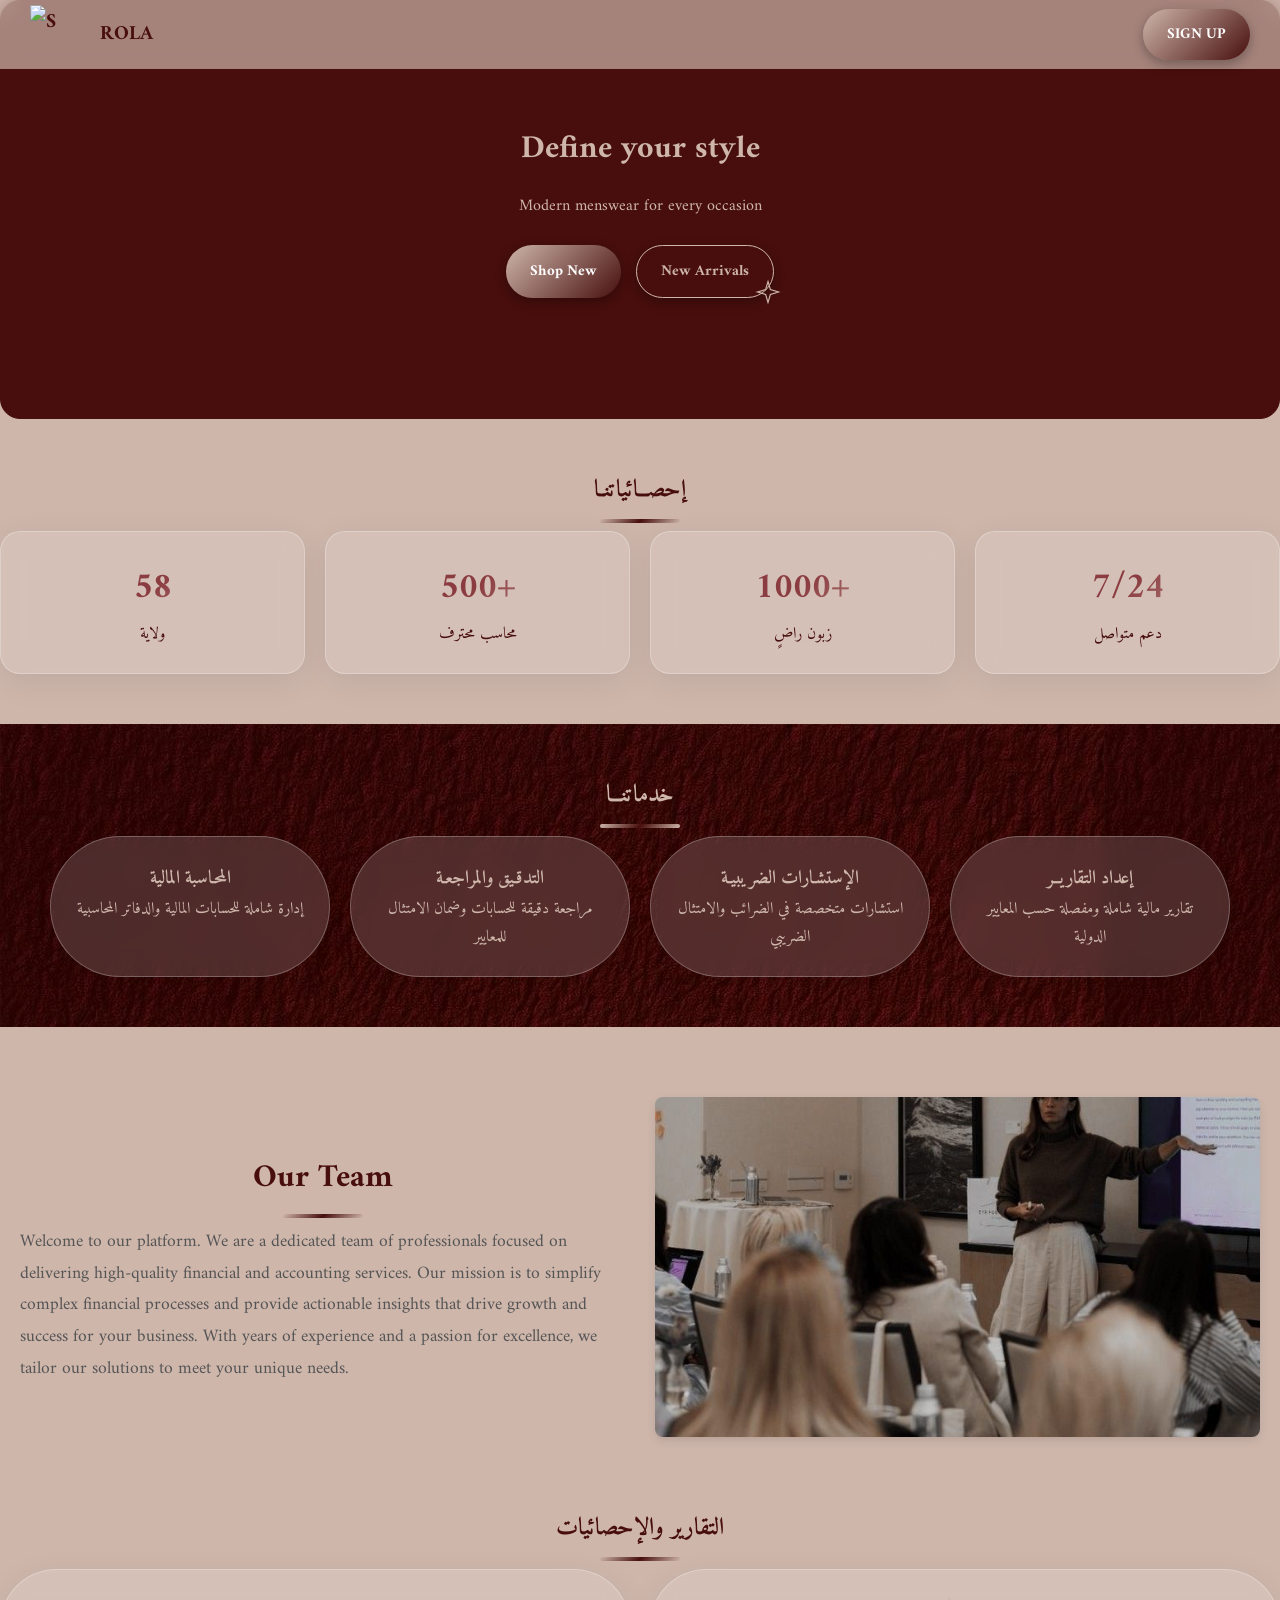
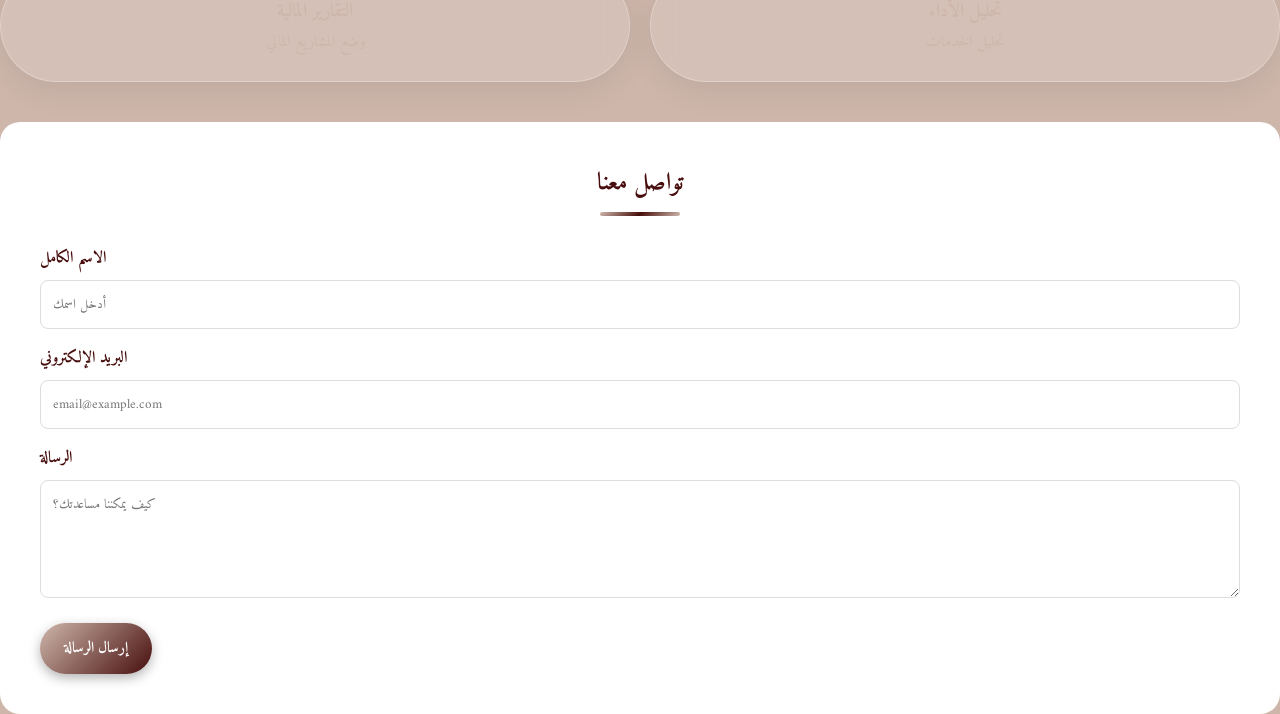
==== commit 5bd51d30: "Update index.html" ====
--- a/index.html
+++ b/index.html
@@ -65,7 +65,7 @@
   <div class="about-team-container" style="display: flex; flex-wrap: wrap; gap: 30px; align-items: center; direction: ltr; text-align: left;">
     
     <div class="team-info" style="flex: 1; min-width: 300px;">
-      <h2 class="section-title" style="margin-bottom: 20px; font-size: 2rem; color: #0E4D7C;">
+      <h2 class="section-title" style="margin-bottom: 20px; font-size: 2rem; color: #470E0D;">
         Our Team
       </h2>
       <p class="team-description" style="line-height: 1.8; color: #555; font-size: 1.1rem;">
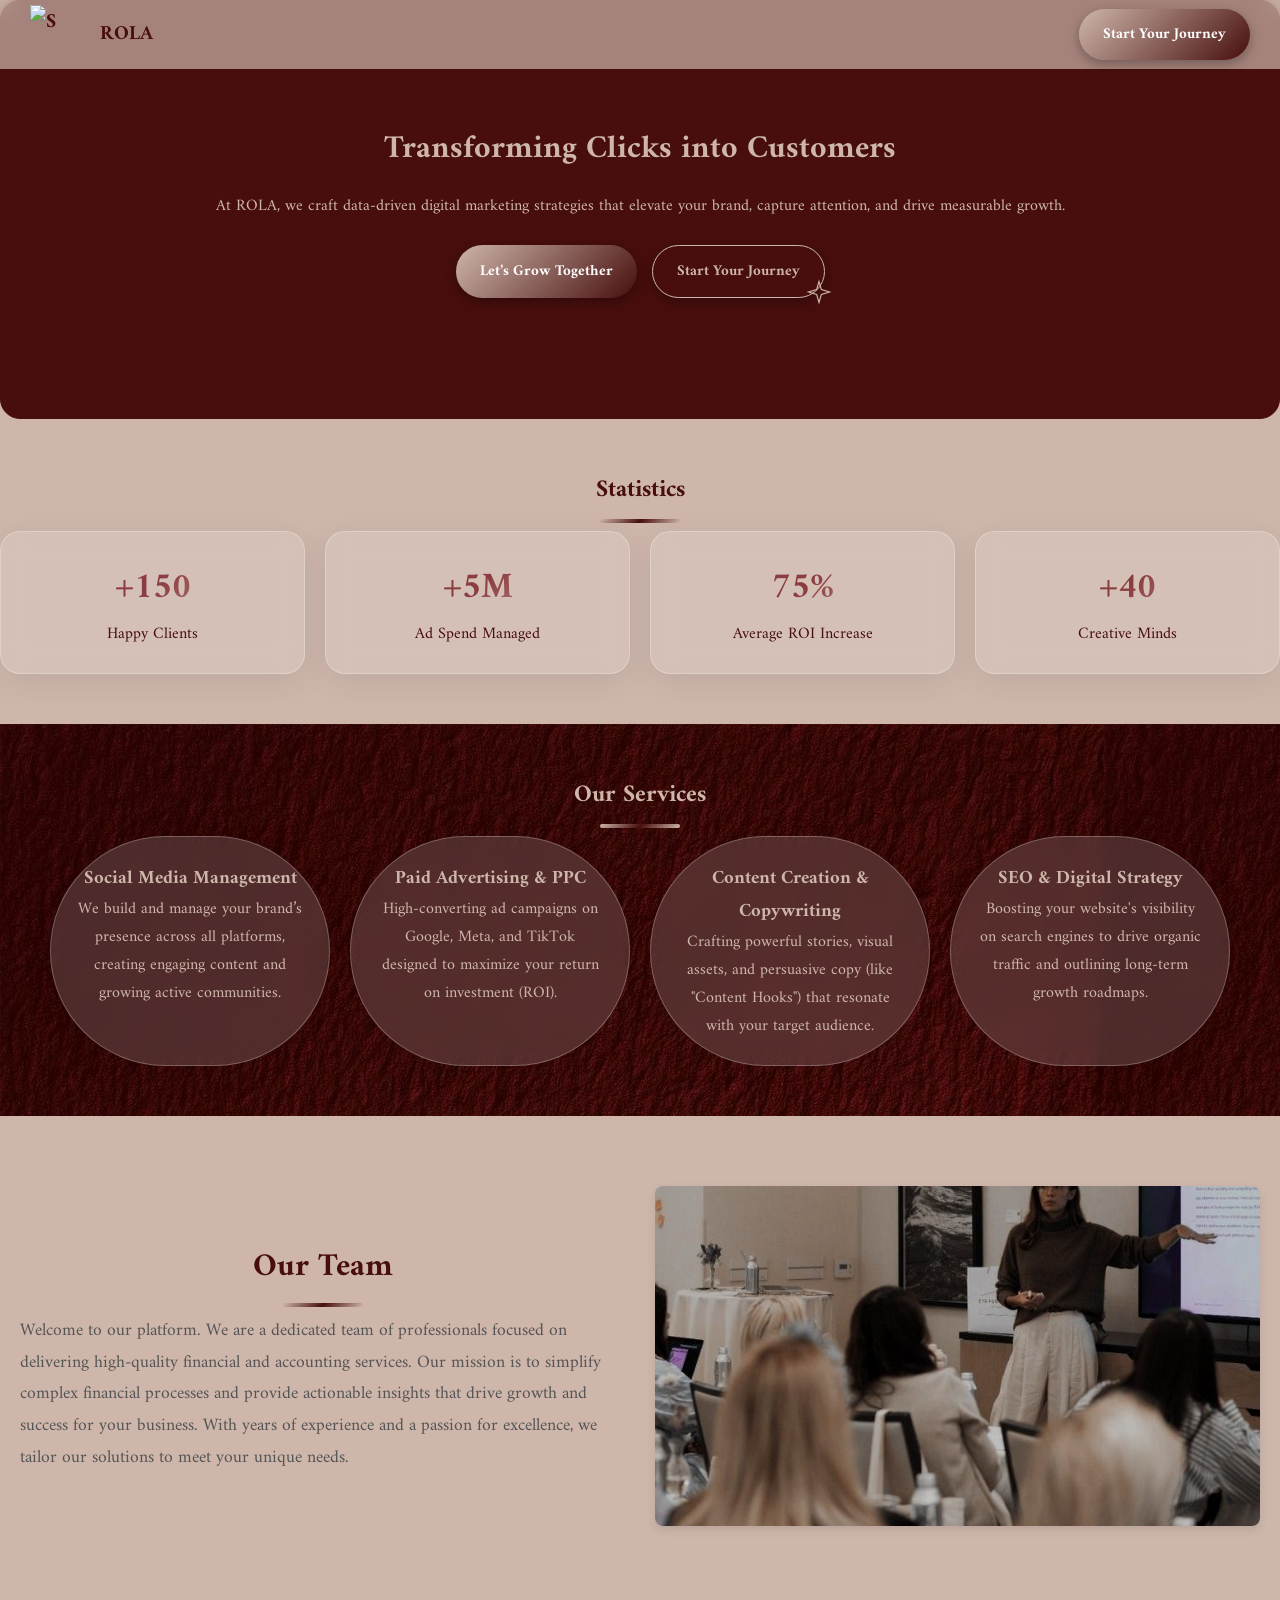
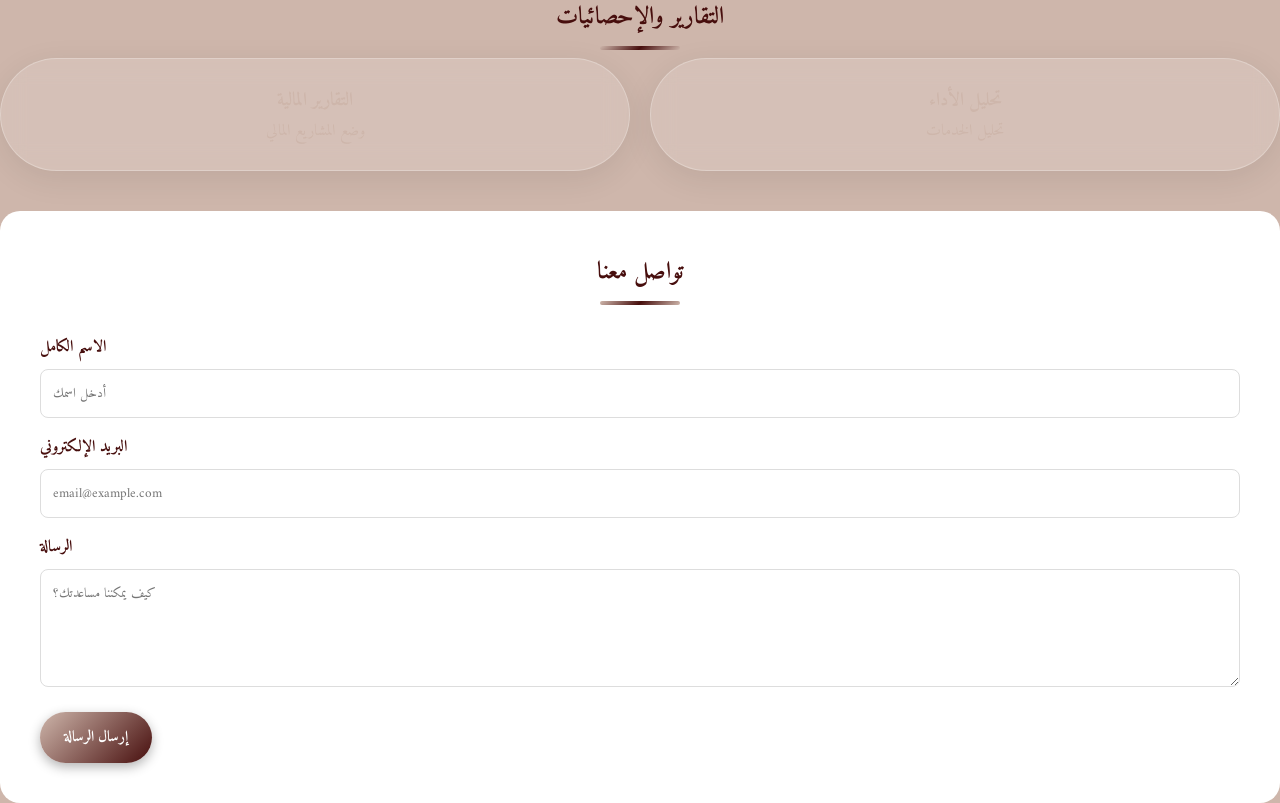
==== commit 94bb8d02: "Update index.html" ====
--- a/index.html
+++ b/index.html
@@ -18,17 +18,18 @@
     <span>ROLA</span>
    </div>
    <div class="top-nav-right">
-    <button class="btn btn-primary">SIGN UP</button>
+    <button class="btn btn-primary">Start Your Journey</button>
    </div>
   </nav>
 
 
    <section class="hero-section">
-      <h1>Define your style</h1>
-      <p>Modern menswear for every occasion</p>
+      <h1>Transforming Clicks into Customers</h1>
+      <p>At ROLA, we craft data-driven digital marketing strategies that elevate your brand, capture attention, and drive measurable growth.
+</p>
        <div style="margin-top:25px; display:flex; gap:15px; justify-content:center;">
-  <button class="btn btn-primary">Shop New</button>
-  <button class="btn btn-outline">New Arrivals
+  <button class="btn btn-primary">Let’s Grow Together</button>
+  <button class="btn btn-outline">Start Your Journey
          <svg class="btn-icon" viewBox="0 0 100 100" fill="none">
         <path d="M50 15 L58 42 L85 50 L58 58 L50 85 L42 58 L15 50 L42 42 Z"
         stroke="#CEB6AB"
@@ -38,26 +39,22 @@
    </section> 
 
       <section id="IS" style="margin-top: 50px;">
-    <h2 class="section-title" style="margin-bottom:20px;">إحصــائياتنـا </h2>
+    <h2 class="section-title" style="margin-bottom:20px;">Statistics</h2>
    <div class="stats-grid">
-      <div class="stat-item"><h2>58</h2><p>ولاية</p></div>
-      <div class="stat-item"><h2>500+</h2><p>محاسب محترف</p></div>
-      <div class="stat-item"><h2>1000+</h2><p>زبون راضٍ</p></div>
-     <div class="stat-item"><h2>7/24</h2><p>دعم متواصل</p></div>
+      <div class="stat-item"><h2>+150</h2><p>Happy Clients</p></div>
+      <div class="stat-item"><h2>+5M</h2><p>Ad Spend Managed</p></div>
+      <div class="stat-item"><h2>75%</h2><p>Average ROI Increase</p></div>
+     <div class="stat-item"><h2>+40</h2><p>Creative Minds</p></div>
    </div>
       </section>
 
       <section id="services" style="margin-top: 50px;">
-    <h2 class="section-title" style="margin-bottom:20px; color:#CEB6AB;">خدماتنــا</h2>
+    <h2 class="section-title" style="margin-bottom:20px; color:#CEB6AB;">Our Services</h2>
     <div class="services-grid">
-     <div class="service-card"><h3>المحـاسبة المالية</h3><p>إدارة شاملة للحسابات المالية والدفاتر
-المحاسبية</p></div>
-     <div class="service-card"><h3>التدقـيق والمراجعـة</h3><p>مراجعة دقيقة للحسابات وضمان الامتثال
-للمعايير</p></div>
-        <div class="service-card"><h3>الإستشـارات الضريبيـة</h3><p>استشارات متخصصة في الضرائب
-والامتثال الضريبي</p></div>
-        <div class="service-card"><h3>إعداد التقاريــر</h3><p>تقارير مالية شاملة ومفصلة حسب
-المعايير الدولية</p></div>
+     <div class="service-card"><h3>Social Media Management</h3><p>We build and manage your brand’s presence across all platforms, creating engaging content and growing active communities.</p></div>
+     <div class="service-card"><h3>Paid Advertising & PPC</h3><p>High-converting ad campaigns on Google, Meta, and TikTok designed to maximize your return on investment (ROI).</p></div>
+        <div class="service-card"><h3>Content Creation & Copywriting</h3><p>Crafting powerful stories, visual assets, and persuasive copy (like "Content Hooks") that resonate with your target audience.</p></div>
+        <div class="service-card"><h3>SEO & Digital Strategy</h3><p>Boosting your website's visibility on search engines to drive organic traffic and outlining long-term growth roadmaps.</p></div>
     </div>
    </section>
 
